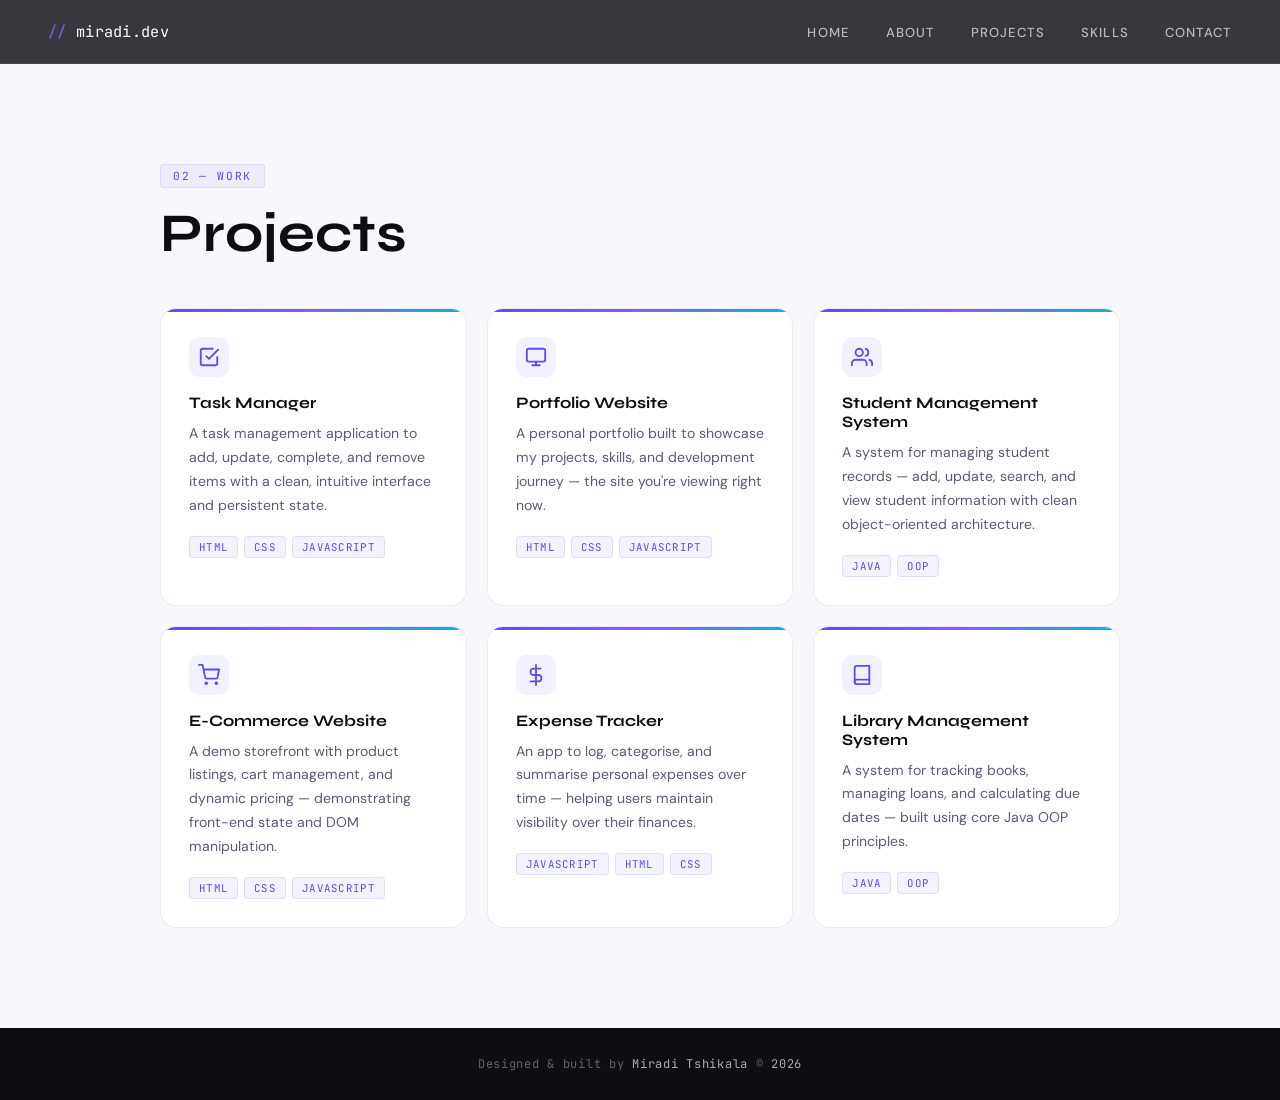
==== projects.html @ ee80711c "Add files via upload" ====
<!DOCTYPE html>
<html lang="en">
<head>
  <meta charset="UTF-8">
  <meta name="viewport" content="width=device-width, initial-scale=1.0">
  <title>Projects | Miradi Tshikala</title>
  <link rel="preconnect" href="https://fonts.googleapis.com">
  <link href="https://fonts.googleapis.com/css2?family=Syne:wght@400;600;700;800&family=DM+Sans:wght@400;500;600&family=JetBrains+Mono:wght@400;500&display=swap" rel="stylesheet">
  <link rel="stylesheet" href="style.css">
  <style>
    body { padding-top: 64px; }
    #projects { min-height: calc(100vh - 64px - 80px); }
  </style>
</head>
<body>
 
<!-- NAV -->
<nav>
  <div class="nav-logo"><span>//</span> miradi.dev</div>
  <ul class="nav-links" id="navLinks">
    <li><a href="index.html">Home</a></li>
    <li><a href="about.html">About</a></li>
    <li><a href="projects.html" class="active">Projects</a></li>
    <li><a href="skills.html">Skills</a></li>
    <li><a href="contact.html">Contact</a></li>
  </ul>
  <button class="nav-menu-btn" id="menuBtn" aria-label="Toggle menu">
    <span></span><span></span><span></span>
  </button>
</nav>

<!-- PROJECTS -->
<section id="projects">
  <div class="projects-inner">
    <span class="section-tag reveal">02 — Work</span>
    <h2 class="section-heading reveal">Projects</h2>

    <div class="projects-grid">

      <!-- Task Manager -->
      <div class="project-card reveal">
        <div class="project-icon">
          <svg width="22" height="22" viewBox="0 0 24 24" fill="none" stroke="currentColor" stroke-width="2" stroke-linecap="round" stroke-linejoin="round">
            <path d="M9 11l3 3L22 4"/><path d="M21 12v7a2 2 0 01-2 2H5a2 2 0 01-2-2V5a2 2 0 012-2h11"/>
          </svg>
        </div>
        <div class="project-name">Task Manager</div>
        <p class="project-desc">A task management application to add, update, complete, and remove items with a clean, intuitive interface and persistent state.</p>
        <div class="project-tags">
          <span class="proj-tag">HTML</span>
          <span class="proj-tag">CSS</span>
          <span class="proj-tag">JavaScript</span>
        </div>
      </div>

      <!-- Portfolio Website -->
      <div class="project-card reveal">
        <div class="project-icon">
          <svg width="22" height="22" viewBox="0 0 24 24" fill="none" stroke="currentColor" stroke-width="2" stroke-linecap="round" stroke-linejoin="round">
            <rect x="2" y="3" width="20" height="14" rx="2"/><path d="M8 21h8M12 17v4"/>
          </svg>
        </div>
        <div class="project-name">Portfolio Website</div>
        <p class="project-desc">A personal portfolio built to showcase my projects, skills, and development journey — the site you're viewing right now.</p>
        <div class="project-tags">
          <span class="proj-tag">HTML</span>
          <span class="proj-tag">CSS</span>
          <span class="proj-tag">JavaScript</span>
        </div>
      </div>

      <!-- Student Management System -->
      <div class="project-card reveal">
        <div class="project-icon">
          <svg width="22" height="22" viewBox="0 0 24 24" fill="none" stroke="currentColor" stroke-width="2" stroke-linecap="round" stroke-linejoin="round">
            <path d="M17 21v-2a4 4 0 00-4-4H5a4 4 0 00-4 4v2"/><circle cx="9" cy="7" r="4"/><path d="M23 21v-2a4 4 0 00-3-3.87M16 3.13a4 4 0 010 7.75"/>
          </svg>
        </div>
        <div class="project-name">Student Management System</div>
        <p class="project-desc">A system for managing student records — add, update, search, and view student information with clean object-oriented architecture.</p>
        <div class="project-tags">
          <span class="proj-tag">Java</span>
          <span class="proj-tag">OOP</span>
        </div>
      </div>

      <!-- E-Commerce Website -->
      <div class="project-card reveal">
        <div class="project-icon">
          <svg width="22" height="22" viewBox="0 0 24 24" fill="none" stroke="currentColor" stroke-width="2" stroke-linecap="round" stroke-linejoin="round">
            <circle cx="9" cy="21" r="1"/><circle cx="20" cy="21" r="1"/><path d="M1 1h4l2.68 13.39a2 2 0 002 1.61h9.72a2 2 0 002-1.61L23 6H6"/>
          </svg>
        </div>
        <div class="project-name">E-Commerce Website</div>
        <p class="project-desc">A demo storefront with product listings, cart management, and dynamic pricing — demonstrating front-end state and DOM manipulation.</p>
        <div class="project-tags">
          <span class="proj-tag">HTML</span>
          <span class="proj-tag">CSS</span>
          <span class="proj-tag">JavaScript</span>
        </div>
      </div>

      <!-- Expense Tracker -->
      <div class="project-card reveal">
        <div class="project-icon">
          <svg width="22" height="22" viewBox="0 0 24 24" fill="none" stroke="currentColor" stroke-width="2" stroke-linecap="round" stroke-linejoin="round">
            <line x1="12" y1="1" x2="12" y2="23"/><path d="M17 5H9.5a3.5 3.5 0 000 7h5a3.5 3.5 0 010 7H6"/>
          </svg>
        </div>
        <div class="project-name">Expense Tracker</div>
        <p class="project-desc">An app to log, categorise, and summarise personal expenses over time — helping users maintain visibility over their finances.</p>
        <div class="project-tags">
          <span class="proj-tag">JavaScript</span>
          <span class="proj-tag">HTML</span>
          <span class="proj-tag">CSS</span>
        </div>
      </div>

      <!-- Library Management System -->
      <div class="project-card reveal">
        <div class="project-icon">
          <svg width="22" height="22" viewBox="0 0 24 24" fill="none" stroke="currentColor" stroke-width="2" stroke-linecap="round" stroke-linejoin="round">
            <path d="M4 19.5A2.5 2.5 0 016.5 17H20"/><path d="M6.5 2H20v20H6.5A2.5 2.5 0 014 19.5v-15A2.5 2.5 0 016.5 2z"/>
          </svg>
        </div>
        <div class="project-name">Library Management System</div>
        <p class="project-desc">A system for tracking books, managing loans, and calculating due dates — built using core Java OOP principles.</p>
        <div class="project-tags">
          <span class="proj-tag">Java</span>
          <span class="proj-tag">OOP</span>
        </div>
      </div>

    </div>
  </div>
</section>

<!-- FOOTER -->
<footer>
  <p>Designed &amp; built by <span>Miradi Tshikala</span> &copy; <span id="year"></span></p>
</footer>

<script src="script.js"></script>
</body>
</html>
---- style.css ----
/* ===== RESET & VARIABLES ===== */
*, *::before, *::after { margin: 0; padding: 0; box-sizing: border-box; }

:root {
  --ink:       #0d0d14;
  --ink-mid:   #2a2a3d;
  --ink-light: #5a5a7a;
  --slate:     #8888aa;
  --accent:    #5b4cf5;
  --accent-2:  #8b5cf6;
  --accent-3:  #06b6d4;
  --surface:   #f8f8fc;
  --border:    rgba(91,76,245,0.12);
  --glow:      rgba(91,76,245,0.18);
  --radius:    16px;
  --radius-sm: 10px;
  --mono:      'JetBrains Mono', 'Fira Code', monospace;
}

html { scroll-behavior: auto; } /* JS lerp engine handles easing */

body {
  font-family: 'DM Sans', sans-serif;
  color: var(--ink);
  background: var(--surface);
  overflow-x: hidden;
  /* Momentum scroll: native wheel events are intercepted by JS lerp engine.
     We keep overflow-y: scroll so the scrollbar shows, but all actual
     scrollTo() calls come from the animation loop. */
  overflow-y: scroll;
  scroll-behavior: auto; /* JS handles easing — disable CSS smooth scroll */
}

/* ===== NAV ===== */
nav {
  position: fixed;
  inset: 0 0 auto;
  z-index: 999;
  height: 64px;
  padding: 0 48px;
  display: flex;
  align-items: center;
  justify-content: space-between;
  background: rgba(13,13,20,0.82);
  backdrop-filter: blur(20px);
  -webkit-backdrop-filter: blur(20px);
  border-bottom: 1px solid rgba(255,255,255,0.07);
}
.nav-logo { font-family: var(--mono); font-size: 0.95rem; color: #fff; letter-spacing: 0.02em; }
.nav-logo span { color: var(--accent-2); }
.nav-links { display: flex; gap: 36px; list-style: none; }
.nav-links a {
  font-size: 0.82rem;
  font-weight: 500;
  color: rgba(255,255,255,0.65);
  text-decoration: none;
  letter-spacing: 0.08em;
  text-transform: uppercase;
  transition: color 0.2s;
}
.nav-links a:hover, .nav-links a.active { color: #fff; }
.nav-menu-btn {
  display: none;
  background: none;
  border: none;
  cursor: pointer;
  flex-direction: column;
  gap: 5px;
  padding: 4px;
}
.nav-menu-btn span {
  display: block;
  width: 22px; height: 2px;
  background: rgba(255,255,255,0.8);
  border-radius: 2px;
  transition: 0.3s;
}

/* ===== SHARED SECTION ===== */
section { padding: 100px 24px; }

/* Unified inner container */
.about-inner, .projects-inner, .languages-inner, .contact-inner {
  max-width: 960px;
  margin: 0 auto;
}

.section-tag {
  display: inline-block;
  font-family: var(--mono);
  font-size: 0.7rem;
  letter-spacing: 0.16em;
  text-transform: uppercase;
  color: var(--accent);
  background: rgba(91,76,245,0.06);
  border: 1px solid var(--border);
  padding: 4px 12px;
  border-radius: 4px;
  margin-bottom: 16px;
}
.section-heading {
  font-family: 'Syne', sans-serif;
  font-size: clamp(2.2rem, 5vw, 3.4rem);
  font-weight: 700;
  color: var(--ink);
  line-height: 1.1;
  margin-bottom: 12px;
}
.section-sub { font-size: 0.9rem; color: var(--ink-light); margin-top: 8px; margin-bottom: 48px; }

/* Shared card base + hover */
.project-card, .contact-card {
  background: #fff;
  border: 1px solid var(--border);
  border-radius: var(--radius);
  transition: transform 0.3s, box-shadow 0.3s, border-color 0.3s;
}
.project-card:hover, .contact-card:hover {
  transform: translateY(-4px);
  box-shadow: 0 20px 48px var(--glow);
  border-color: rgba(91,76,245,0.25);
}

/* Shared icon box */
.project-icon, .contact-icon {
  display: flex;
  align-items: center;
  justify-content: center;
  background: rgba(91,76,245,0.08);
  border-radius: var(--radius-sm);
  color: var(--accent);
  flex-shrink: 0;
}
.project-icon { width: 40px; height: 40px; margin-bottom: 16px; }
.contact-icon { width: 44px; height: 44px; }

/* Shared mono micro-labels */
.proj-tag, .contact-label, .lang-label {
  font-family: var(--mono);
  font-size: 0.67rem;
  letter-spacing: 0.12em;
  text-transform: uppercase;
}

/* Reveal animation */
.reveal { opacity: 0; transform: translateY(28px); transition: opacity 0.65s ease, transform 0.65s ease; }
.reveal.visible { opacity: 1; transform: translateY(0); }

/* ===== HERO ===== */
#hero {
  min-height: 100vh;
  background: var(--ink);
  display: flex;
  flex-direction: column;
  align-items: center;
  justify-content: center;
  text-align: center;
  padding: 120px 24px 80px;
  position: relative;
  overflow: hidden;
}
#hero::before {
  content: '';
  position: absolute;
  inset: 0;
  background-image:
    linear-gradient(rgba(91,76,245,0.06) 1px, transparent 1px),
    linear-gradient(90deg, rgba(91,76,245,0.06) 1px, transparent 1px);
  background-size: 64px 64px;
  pointer-events: none;
}
.hero-orb { position: absolute; border-radius: 50%; filter: blur(80px); pointer-events: none; }
.hero-orb-1 {
  width: 480px; height: 480px;
  background: radial-gradient(circle, rgba(91,76,245,0.25), transparent 70%);
  top: -100px; right: -100px;
}
.hero-orb-2 {
  width: 360px; height: 360px;
  background: radial-gradient(circle, rgba(6,182,212,0.18), transparent 70%);
  bottom: -80px; left: -80px;
}
.hero-eyebrow, .hero-name, .hero-sub { position: relative; z-index: 1; }

.hero-eyebrow {
  font-family: var(--mono);
  font-size: 0.85rem;
  color: var(--accent-2);
  letter-spacing: 0.14em;
  margin-bottom: 20px;
  animation: fadeUp 0.7s cubic-bezier(0.22,1,0.36,1) both;
}
.hero-name {
  font-family: 'Syne', sans-serif;
  font-size: clamp(3.8rem, 11vw, 7.5rem);
  font-weight: 800;
  color: #fff;
  line-height: 0.95;
  letter-spacing: -0.02em;
  animation: fadeUp 0.85s cubic-bezier(0.22,1,0.36,1) 0.1s both;
}
.hero-name .accent { color: var(--accent-2); }
.hero-sub {
  font-size: clamp(0.95rem, 2vw, 1.1rem);
  color: rgba(255,255,255,0.45);
  margin-top: 20px;
  max-width: 420px;
  line-height: 1.7;
  animation: fadeUp 0.9s cubic-bezier(0.22,1,0.36,1) 0.2s both;
}
@keyframes fadeUp {
  from { opacity: 0; transform: translateY(24px); }
  to   { opacity: 1; transform: translateY(0); }
}

/* ===== ABOUT ===== */
#about { background: #fff; }
.about-inner { display: grid; grid-template-columns: 1fr 260px; gap: 72px; align-items: start; }
.about-text p { font-size: 1.02rem; line-height: 1.85; color: var(--ink-light); margin-bottom: 16px; }
.education-label { font-family: 'Syne', sans-serif; font-size: 1rem; font-weight: 700; color: var(--ink); margin: 28px 0 10px; letter-spacing: 0.04em; }
.education-item { font-size: 0.92rem; line-height: 1.7; color: var(--ink-light); border-left: 3px solid var(--accent); padding-left: 16px; }
.about-photo-wrap { display: flex; justify-content: center; }
.about-photo, .about-photo-placeholder { width: 240px; height: 290px; border-radius: var(--radius); border: 1px solid var(--border); }
.about-photo { object-fit: cover; box-shadow: 0 24px 64px rgba(91,76,245,0.14); }
.about-photo-placeholder { background: linear-gradient(135deg, #eeeeff, #e0d8ff); display: flex; align-items: center; justify-content: center; }

/* ===== PROJECTS ===== */
#projects { background: var(--surface); }
.projects-grid { display: grid; grid-template-columns: repeat(auto-fill, minmax(280px, 1fr)); gap: 20px; margin-top: 44px; }
.project-card { padding: 28px; position: relative; overflow: hidden; }
.project-card::before {
  content: '';
  position: absolute;
  top: 0; left: 0; right: 0;
  height: 3px;
  background: linear-gradient(90deg, var(--accent), var(--accent-2), var(--accent-3));
}
.project-name { font-family: 'Syne', sans-serif; font-size: 1rem; font-weight: 700; color: var(--ink); margin-bottom: 10px; }
.project-desc { font-size: 0.88rem; line-height: 1.7; color: var(--ink-light); }
.project-tags { display: flex; flex-wrap: wrap; gap: 6px; margin-top: 18px; }
.proj-tag { padding: 3px 9px; border-radius: 4px; background: rgba(91,76,245,0.07); color: var(--accent); border: 1px solid rgba(91,76,245,0.12); }

/* ===== SKILLS ===== */
#languages { background: var(--ink); }
#languages .section-tag { color: rgba(255,255,255,0.5); background: rgba(255,255,255,0.05); border-color: rgba(255,255,255,0.1); }
#languages .section-heading { color: #fff; }
#languages .section-sub { color: rgba(255,255,255,0.4); }
.lang-grid { display: grid; grid-template-columns: repeat(5, 1fr); gap: 16px; margin-top: 40px; }
.lang-card {
  background: rgba(255,255,255,0.04);
  border: 1px solid rgba(255,255,255,0.08);
  border-radius: var(--radius);
  padding: 28px 16px 22px;
  display: flex;
  flex-direction: column;
  align-items: center;
  gap: 14px;
  transition: transform 0.3s, background 0.3s, border-color 0.3s;
}
.lang-card:hover { transform: translateY(-6px); background: rgba(255,255,255,0.08); border-color: rgba(255,255,255,0.15); }
.lang-icon { width: 52px; height: 52px; display: flex; align-items: center; justify-content: center; }
.lang-label { color: rgba(255,255,255,0.55); }

/* ===== CONTACT ===== */
#contact { background: #fff; }
.contact-grid { display: grid; grid-template-columns: 1fr 1fr; gap: 16px; margin-top: 44px; }
.contact-card { background: var(--surface); padding: 24px 28px; display: flex; align-items: center; gap: 18px; }
.contact-label { color: var(--slate); margin-bottom: 4px; }
.contact-value a { font-size: 0.88rem; font-weight: 600; color: var(--ink); text-decoration: none; transition: color 0.2s; }
.contact-value a:hover { color: var(--accent); }

/* ===== FOOTER ===== */
footer {
  background: var(--ink);
  color: rgba(255,255,255,0.35);
  text-align: center;
  padding: 28px 24px;
  font-family: var(--mono);
  font-size: 0.75rem;
  letter-spacing: 0.06em;
}
footer span { color: rgba(255,255,255,0.65); }

/* ===== PAGE TRANSITION OVERLAY ===== */
.page-transition {
  position: fixed;
  inset: 0;
  background: var(--ink);
  z-index: 9999;
  pointer-events: none;
  opacity: 0;
  transition: opacity 0.44s cubic-bezier(0.4, 0, 0.2, 1);
}
.page-transition.fade-out { opacity: 1; pointer-events: all; }

/* ===== RESPONSIVE ===== */
@media (max-width: 768px) {
  nav { padding: 0 20px; }
  .nav-links {
    display: none;
    position: fixed;
    top: 64px; left: 0; right: 0;
    background: rgba(13,13,20,0.97);
    backdrop-filter: blur(20px);
    flex-direction: column;
    align-items: center;
    padding: 28px 0;
    gap: 22px;
    border-bottom: 1px solid rgba(255,255,255,0.07);
  }
  .nav-links.open { display: flex; }
  .nav-menu-btn { display: flex; }
  .about-inner { grid-template-columns: 1fr; gap: 40px; }
  .about-photo-wrap { order: -1; }
  .lang-grid { grid-template-columns: repeat(3, 1fr); }
  .contact-grid { grid-template-columns: 1fr; }
  .projects-grid { grid-template-columns: 1fr; }
}
@media (max-width: 480px) {
  .lang-grid { grid-template-columns: repeat(2, 1fr); }
}
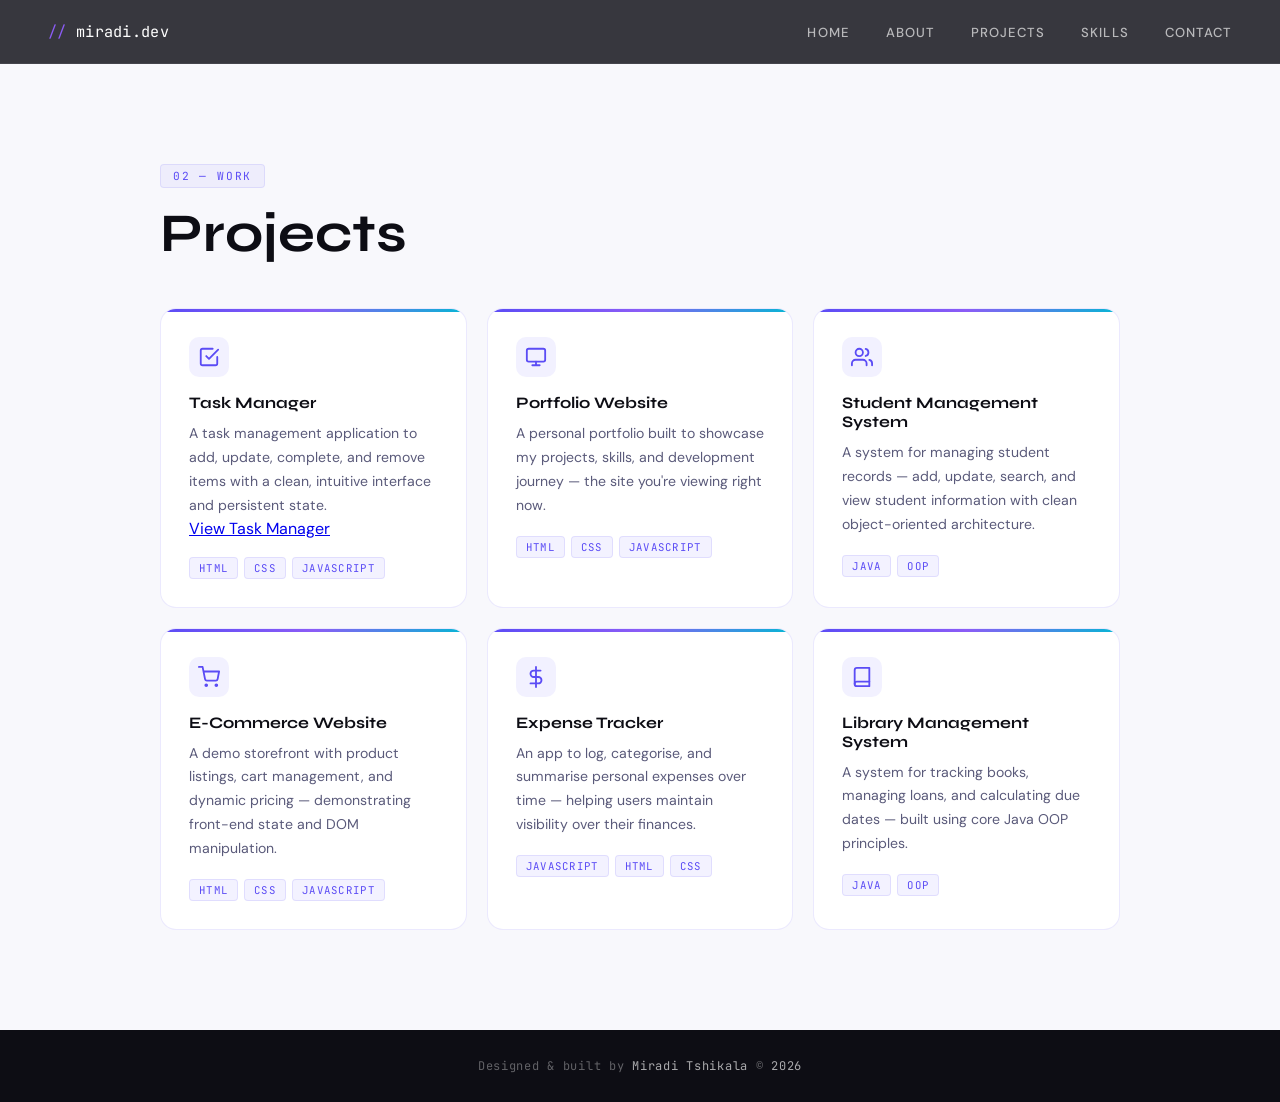
==== commit e15fcf1d: "Add link to Task Manager in projects.html Added a link to the Task Manager project." ====
--- a/projects.html
+++ b/projects.html
@@ -46,6 +46,7 @@
         </div>
         <div class="project-name">Task Manager</div>
         <p class="project-desc">A task management application to add, update, complete, and remove items with a clean, intuitive interface and persistent state.</p>
+        <a href="https://task-manager-68v8.vercel.app/" class="project-link">View Task Manager </a>
         <div class="project-tags">
           <span class="proj-tag">HTML</span>
           <span class="proj-tag">CSS</span>
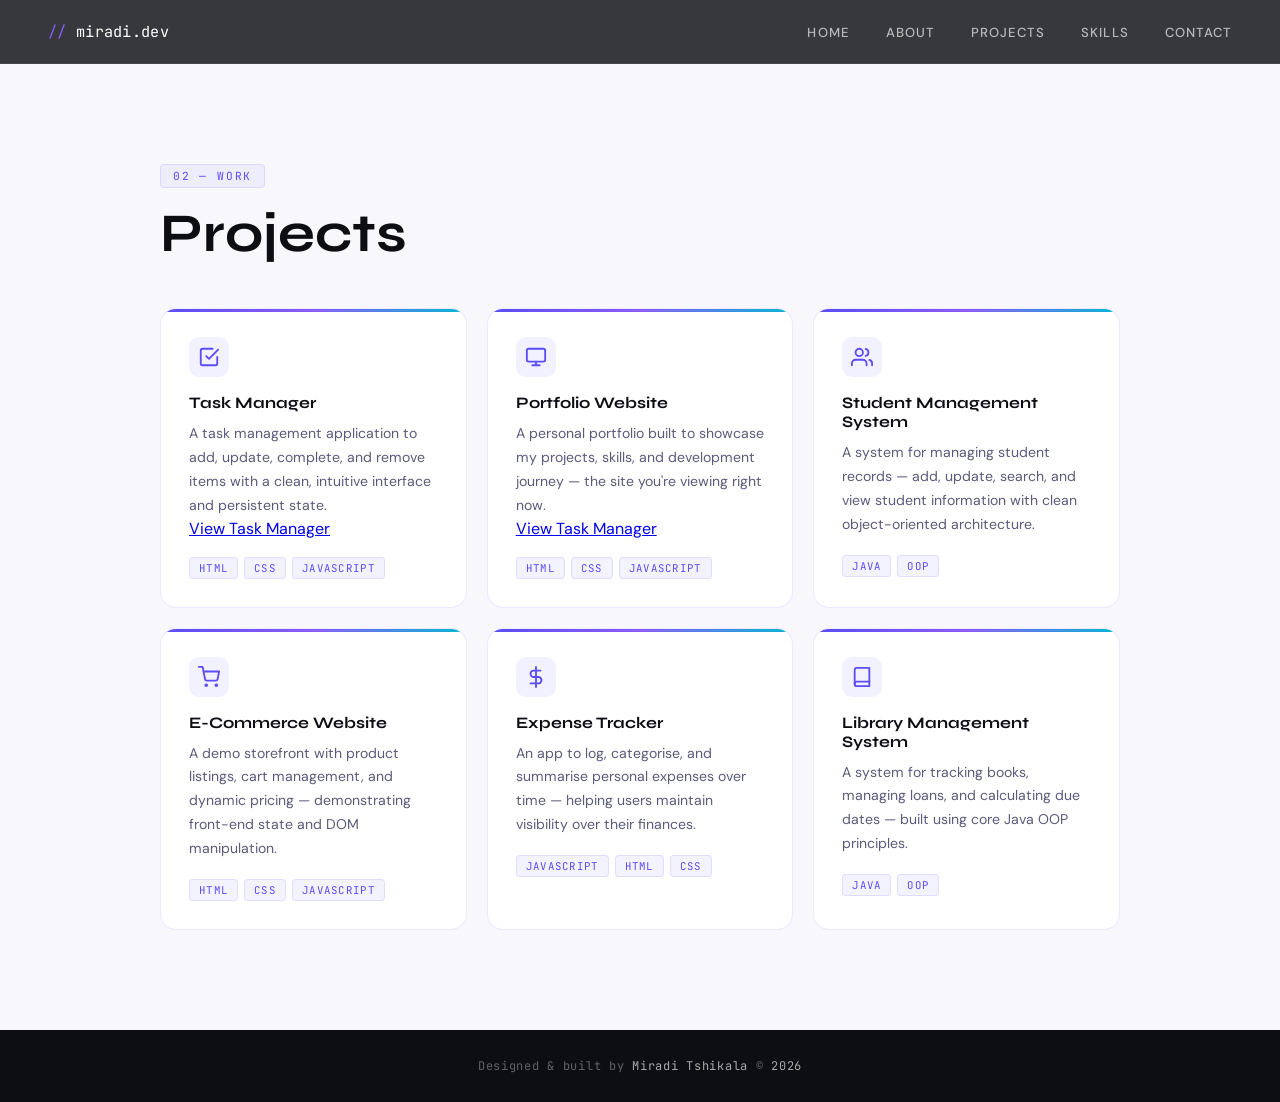
==== commit 98f5a71a: "Update projects.html" ====
--- a/projects.html
+++ b/projects.html
@@ -63,6 +63,7 @@
         </div>
         <div class="project-name">Portfolio Website</div>
         <p class="project-desc">A personal portfolio built to showcase my projects, skills, and development journey — the site you're viewing right now.</p>
+        <a href="https://my-portfolio-peach-xi-86.vercel.app/" class="project-link">View Task Manager </a>
         <div class="project-tags">
           <span class="proj-tag">HTML</span>
           <span class="proj-tag">CSS</span>
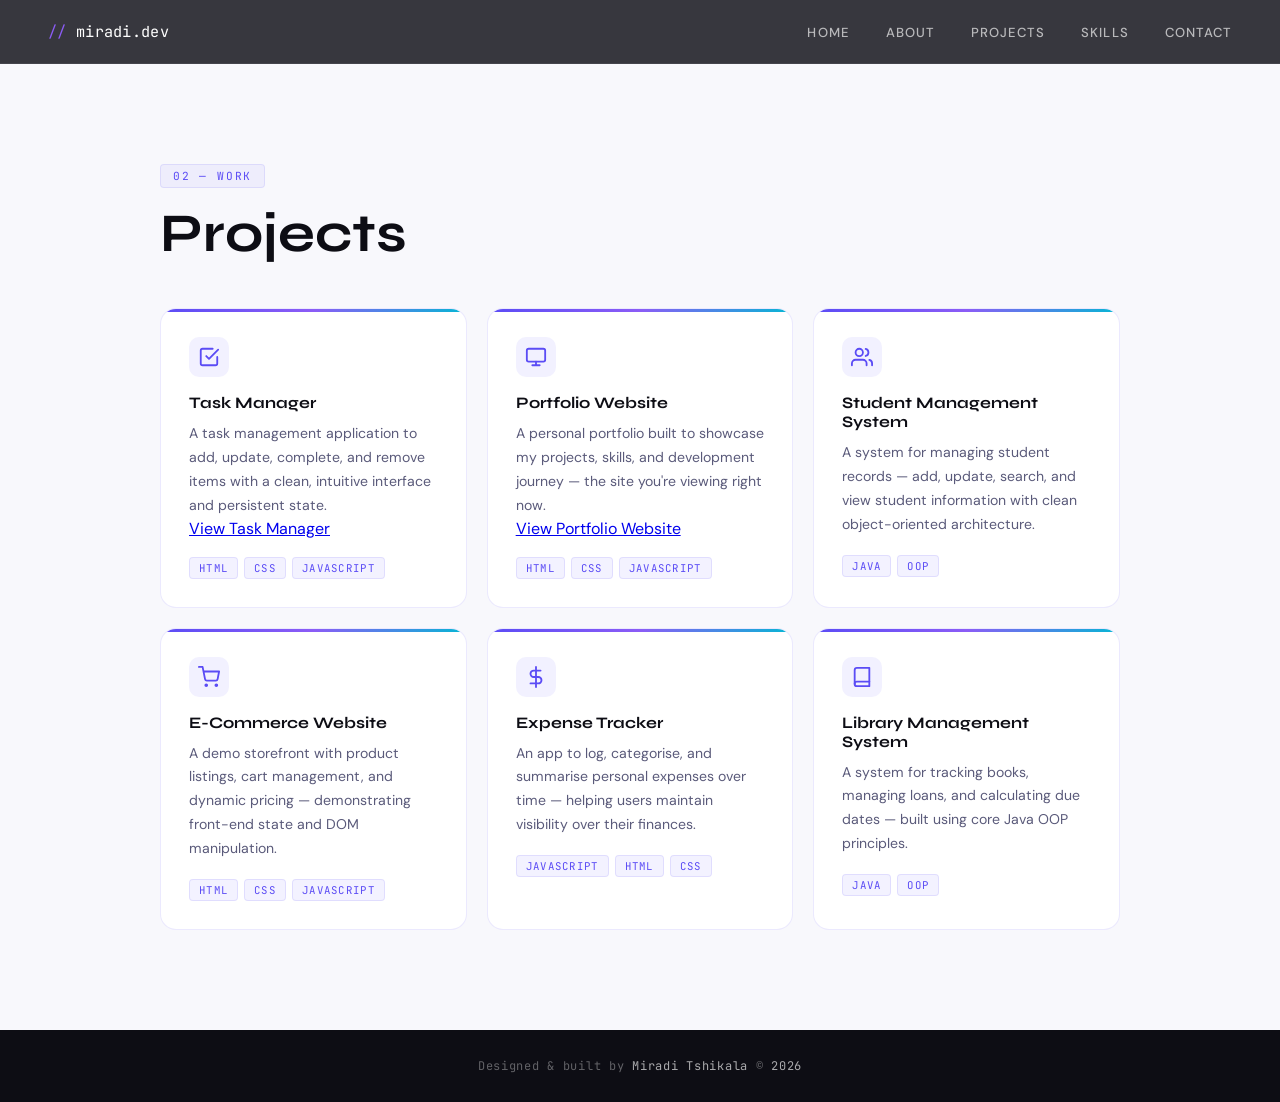
==== commit c1e1032e: "Update project link to point to portfolio website" ====
--- a/projects.html
+++ b/projects.html
@@ -63,7 +63,7 @@
         </div>
         <div class="project-name">Portfolio Website</div>
         <p class="project-desc">A personal portfolio built to showcase my projects, skills, and development journey — the site you're viewing right now.</p>
-        <a href="https://my-portfolio-peach-xi-86.vercel.app/" class="project-link">View Task Manager </a>
+        <a href="https://my-portfolio-peach-xi-86.vercel.app/" class="project-link">View Portfolio Website </a>
         <div class="project-tags">
           <span class="proj-tag">HTML</span>
           <span class="proj-tag">CSS</span>
